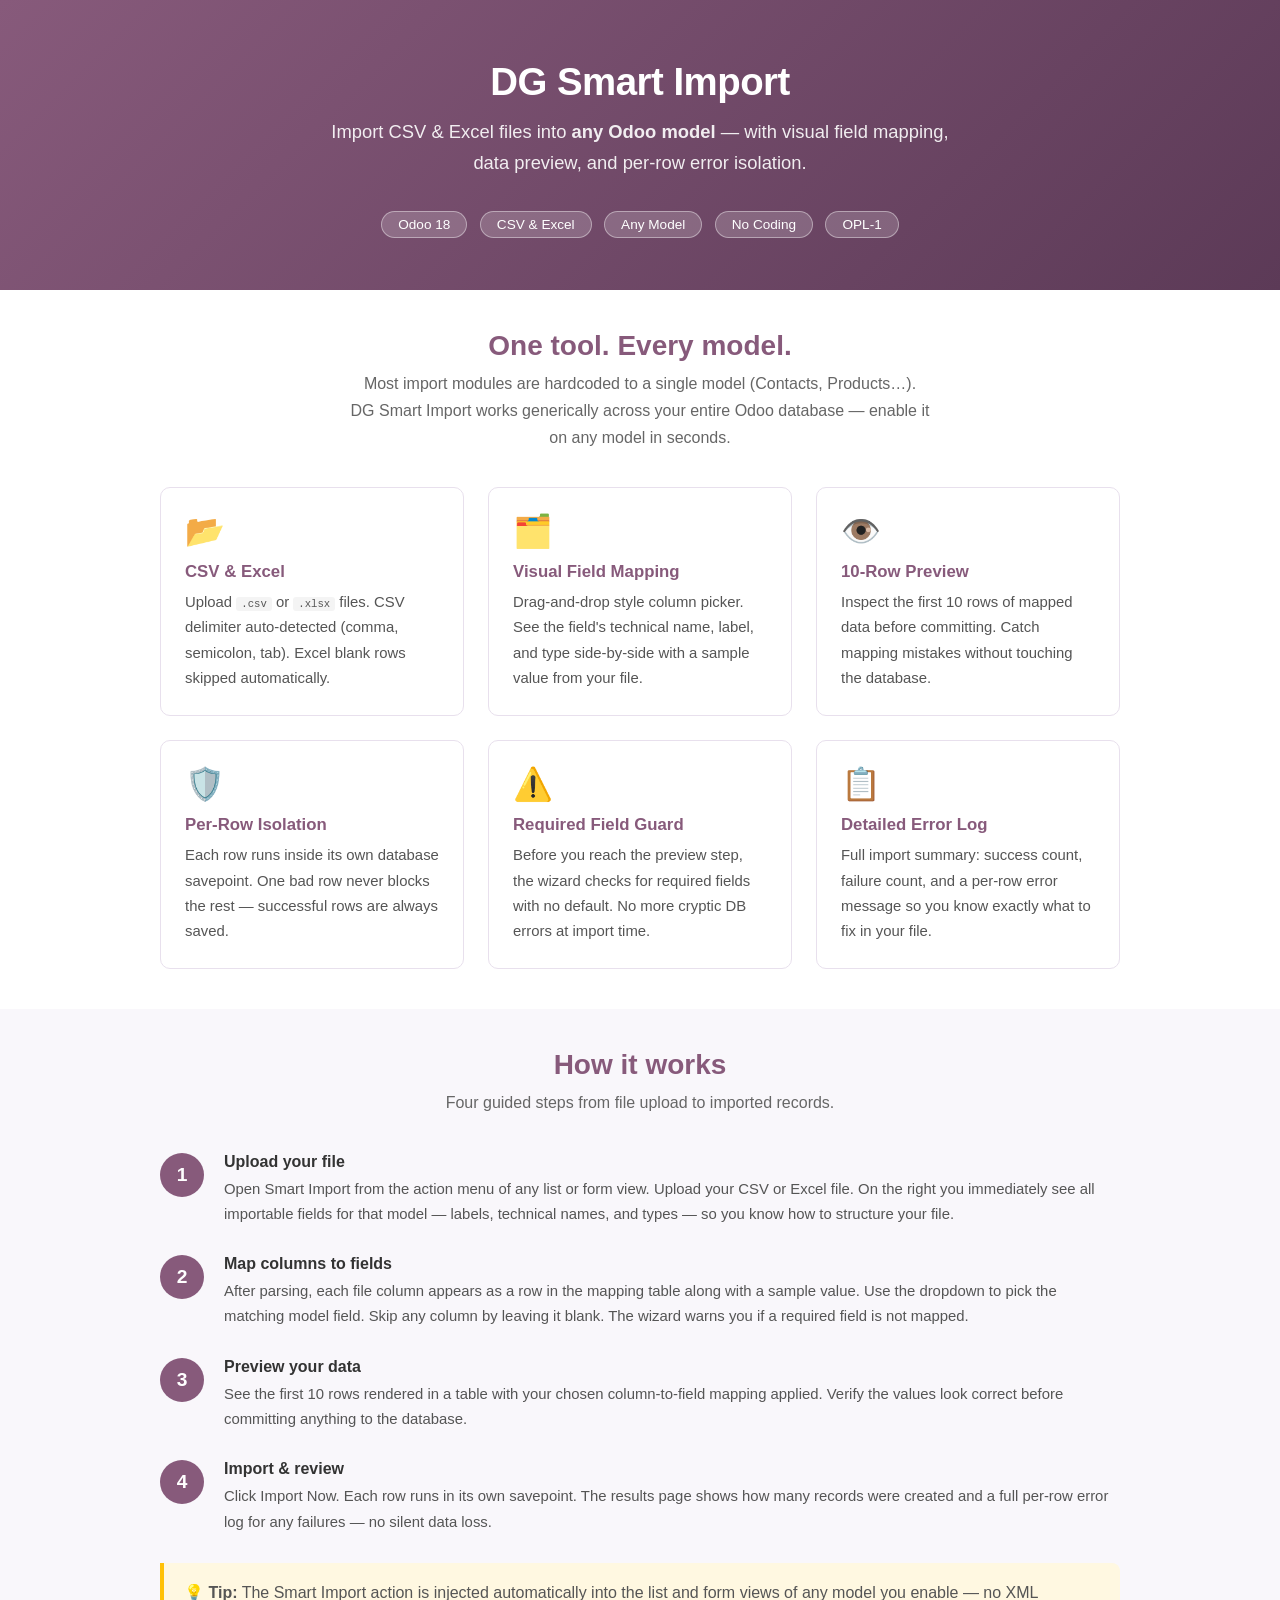
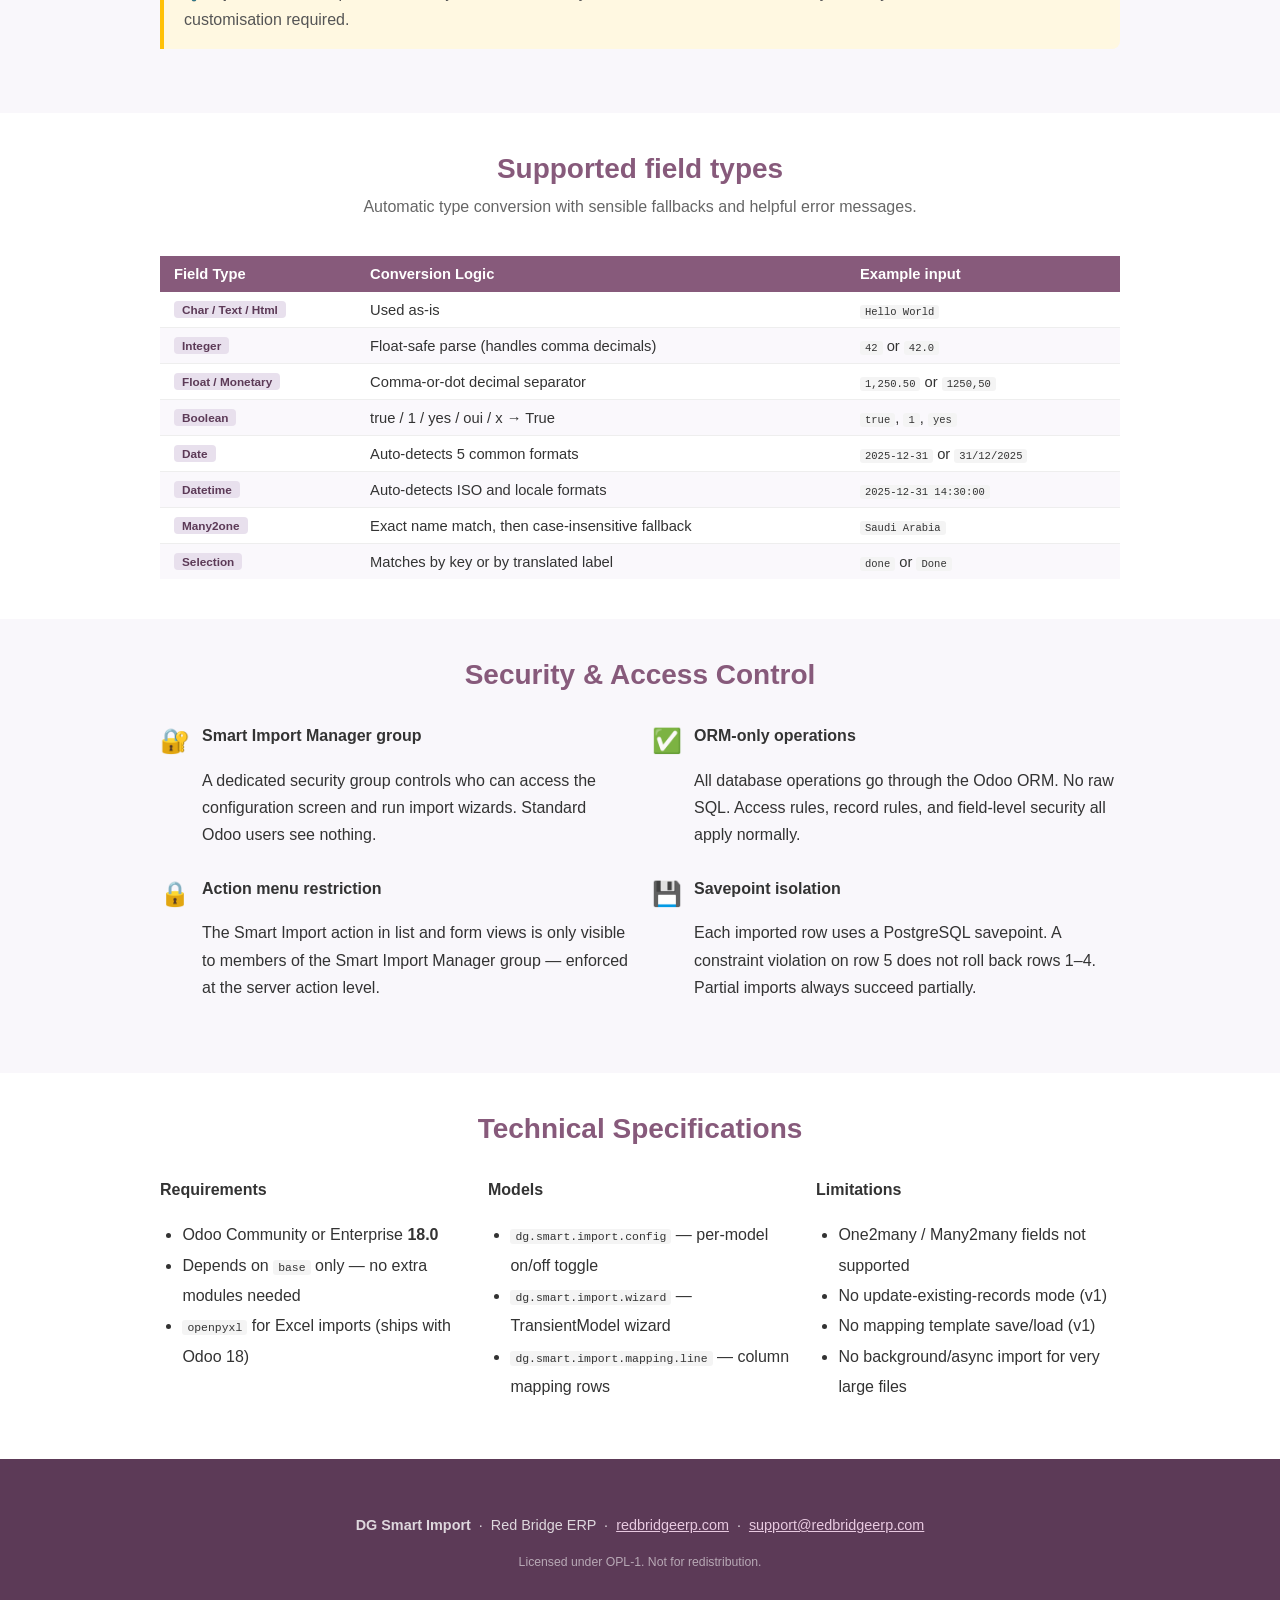
==== dg_smart_import/static/description/index.html @ 19bdd534 "ALL" ====
<!DOCTYPE html>
<html lang="en">
<head>
    <meta charset="UTF-8"/>
    <style>
        /* ── Reset & base ───────────────────────────────────────────── */
        body { font-family: 'Helvetica Neue', Arial, sans-serif; color: #333; margin: 0; padding: 0; }
        h2, h3, h4 { margin-top: 0; }
        p  { line-height: 1.7; }
        ul { padding-left: 1.4em; line-height: 1.9; }
        code { background: #f4f4f4; padding: 1px 5px; border-radius: 3px; font-size: 0.88em; }

        /* ── Layout ─────────────────────────────────────────────────── */
        .oe_container { max-width: 960px; margin: 0 auto; padding: 40px 20px; }
        .oe_dark      { background: #f9f7fb; }
        .row          { display: flex; flex-wrap: wrap; gap: 24px; }
        .col          { flex: 1; min-width: 220px; }
        .col-4        { flex: 0 0 calc(33.33% - 16px); min-width: 200px; }

        /* ── Hero ───────────────────────────────────────────────────── */
        .hero         { text-align: center; padding: 60px 20px 48px; background: linear-gradient(135deg, #875A7B 0%, #5c3a57 100%); color: #fff; }
        .hero h1      { font-size: 2.4em; margin: 0 0 12px; font-weight: 700; letter-spacing: -0.5px; }
        .hero p       { font-size: 1.15em; opacity: .9; max-width: 640px; margin: 0 auto 28px; }
        .hero .badge  { display: inline-block; background: rgba(255,255,255,.18); border: 1px solid rgba(255,255,255,.4); color: #fff; border-radius: 20px; padding: 5px 16px; font-size: .85em; margin: 4px; }

        /* ── Section titles ─────────────────────────────────────────── */
        .section-title { text-align: center; margin-bottom: 36px; }
        .section-title h2 { font-size: 1.75em; color: #875A7B; margin-bottom: 8px; }
        .section-title p  { color: #666; max-width: 580px; margin: 0 auto; }

        /* ── Feature cards ──────────────────────────────────────────── */
        .feature-card { background: #fff; border: 1px solid #e8e0ed; border-radius: 10px; padding: 24px; }
        .feature-card .icon { font-size: 2em; margin-bottom: 12px; }
        .feature-card h4 { color: #875A7B; margin-bottom: 8px; font-size: 1.05em; }
        .feature-card p  { color: #555; font-size: .93em; margin: 0; }

        /* ── Steps ──────────────────────────────────────────────────── */
        .steps { counter-reset: step; }
        .step  { display: flex; align-items: flex-start; gap: 20px; margin-bottom: 28px; }
        .step-num { flex-shrink: 0; width: 44px; height: 44px; border-radius: 50%; background: #875A7B; color: #fff; display: flex; align-items: center; justify-content: center; font-size: 1.2em; font-weight: 700; }
        .step-body h4 { margin: 0 0 6px; color: #333; }
        .step-body p  { margin: 0; color: #555; font-size: .93em; }

        /* ── Field type table ────────────────────────────────────────── */
        table { width: 100%; border-collapse: collapse; font-size: .92em; }
        th    { background: #875A7B; color: #fff; text-align: left; padding: 10px 14px; }
        td    { padding: 9px 14px; border-bottom: 1px solid #eee; }
        tr:last-child td { border-bottom: none; }
        tr:nth-child(even) td { background: #faf8fc; }
        .badge-type { display: inline-block; background: #e8e0ed; color: #5c3a57; border-radius: 4px; padding: 2px 8px; font-size: .8em; font-weight: 600; }
        .check { color: #28a745; font-weight: bold; }
        .dash  { color: #ccc; }

        /* ── Highlight box ───────────────────────────────────────────── */
        .highlight { background: #fff8e1; border-left: 4px solid #ffc107; padding: 16px 20px; border-radius: 0 8px 8px 0; margin: 24px 0; }
        .highlight p { margin: 0; color: #555; }

        /* ── Security grid ───────────────────────────────────────────── */
        .security-item { display: flex; gap: 12px; align-items: flex-start; margin-bottom: 16px; }
        .security-item .icon { font-size: 1.5em; flex-shrink: 0; }

        /* ── Footer ─────────────────────────────────────────────────── */
        .footer { text-align: center; padding: 40px 20px; background: #5c3a57; color: rgba(255,255,255,.8); font-size: .9em; }
        .footer a { color: #e8c9e0; }
    </style>
</head>
<body>

<!-- ═══════════════════════════════════════════════════════════════
     HERO
     ═══════════════════════════════════════════════════════════════ -->
<div class="hero">
    <h1>DG Smart Import</h1>
    <p>Import CSV &amp; Excel files into <strong>any Odoo model</strong> — with visual field mapping, data preview, and per-row error isolation.</p>
    <span class="badge">Odoo 18</span>
    <span class="badge">CSV &amp; Excel</span>
    <span class="badge">Any Model</span>
    <span class="badge">No Coding</span>
    <span class="badge">OPL-1</span>
</div>

<!-- ═══════════════════════════════════════════════════════════════
     WHAT MAKES IT DIFFERENT
     ═══════════════════════════════════════════════════════════════ -->
<div class="oe_container">
    <div class="section-title">
        <h2>One tool. Every model.</h2>
        <p>Most import modules are hardcoded to a single model (Contacts, Products…). DG Smart Import works generically across your entire Odoo database — enable it on any model in seconds.</p>
    </div>

    <div class="row">
        <div class="col feature-card">
            <div class="icon">📂</div>
            <h4>CSV &amp; Excel</h4>
            <p>Upload <code>.csv</code> or <code>.xlsx</code> files. CSV delimiter auto-detected (comma, semicolon, tab). Excel blank rows skipped automatically.</p>
        </div>
        <div class="col feature-card">
            <div class="icon">🗂️</div>
            <h4>Visual Field Mapping</h4>
            <p>Drag-and-drop style column picker. See the field's technical name, label, and type side-by-side with a sample value from your file.</p>
        </div>
        <div class="col feature-card">
            <div class="icon">👁️</div>
            <h4>10-Row Preview</h4>
            <p>Inspect the first 10 rows of mapped data before committing. Catch mapping mistakes without touching the database.</p>
        </div>
        <div class="col feature-card">
            <div class="icon">🛡️</div>
            <h4>Per-Row Isolation</h4>
            <p>Each row runs inside its own database savepoint. One bad row never blocks the rest — successful rows are always saved.</p>
        </div>
        <div class="col feature-card">
            <div class="icon">⚠️</div>
            <h4>Required Field Guard</h4>
            <p>Before you reach the preview step, the wizard checks for required fields with no default. No more cryptic DB errors at import time.</p>
        </div>
        <div class="col feature-card">
            <div class="icon">📋</div>
            <h4>Detailed Error Log</h4>
            <p>Full import summary: success count, failure count, and a per-row error message so you know exactly what to fix in your file.</p>
        </div>
    </div>
</div>

<!-- ═══════════════════════════════════════════════════════════════
     HOW IT WORKS
     ═══════════════════════════════════════════════════════════════ -->
<div class="oe_dark">
    <div class="oe_container">
        <div class="section-title">
            <h2>How it works</h2>
            <p>Four guided steps from file upload to imported records.</p>
        </div>

        <div class="steps">
            <div class="step">
                <div class="step-num">1</div>
                <div class="step-body">
                    <h4>Upload your file</h4>
                    <p>Open Smart Import from the action menu of any list or form view. Upload your CSV or Excel file. On the right you immediately see all importable fields for that model — labels, technical names, and types — so you know how to structure your file.</p>
                </div>
            </div>
            <div class="step">
                <div class="step-num">2</div>
                <div class="step-body">
                    <h4>Map columns to fields</h4>
                    <p>After parsing, each file column appears as a row in the mapping table along with a sample value. Use the dropdown to pick the matching model field. Skip any column by leaving it blank. The wizard warns you if a required field is not mapped.</p>
                </div>
            </div>
            <div class="step">
                <div class="step-num">3</div>
                <div class="step-body">
                    <h4>Preview your data</h4>
                    <p>See the first 10 rows rendered in a table with your chosen column-to-field mapping applied. Verify the values look correct before committing anything to the database.</p>
                </div>
            </div>
            <div class="step">
                <div class="step-num">4</div>
                <div class="step-body">
                    <h4>Import &amp; review</h4>
                    <p>Click Import Now. Each row runs in its own savepoint. The results page shows how many records were created and a full per-row error log for any failures — no silent data loss.</p>
                </div>
            </div>
        </div>

        <div class="highlight">
            <p>💡 <strong>Tip:</strong> The Smart Import action is injected automatically into the list and form views of any model you enable — no XML customisation required.</p>
        </div>
    </div>
</div>

<!-- ═══════════════════════════════════════════════════════════════
     SUPPORTED FIELD TYPES
     ═══════════════════════════════════════════════════════════════ -->
<div class="oe_container">
    <div class="section-title">
        <h2>Supported field types</h2>
        <p>Automatic type conversion with sensible fallbacks and helpful error messages.</p>
    </div>

    <table>
        <thead>
            <tr>
                <th>Field Type</th>
                <th>Conversion Logic</th>
                <th>Example input</th>
            </tr>
        </thead>
        <tbody>
            <tr>
                <td><span class="badge-type">Char / Text / Html</span></td>
                <td>Used as-is</td>
                <td><code>Hello World</code></td>
            </tr>
            <tr>
                <td><span class="badge-type">Integer</span></td>
                <td>Float-safe parse (handles comma decimals)</td>
                <td><code>42</code> or <code>42.0</code></td>
            </tr>
            <tr>
                <td><span class="badge-type">Float / Monetary</span></td>
                <td>Comma-or-dot decimal separator</td>
                <td><code>1,250.50</code> or <code>1250,50</code></td>
            </tr>
            <tr>
                <td><span class="badge-type">Boolean</span></td>
                <td>true / 1 / yes / oui / x → True</td>
                <td><code>true</code>, <code>1</code>, <code>yes</code></td>
            </tr>
            <tr>
                <td><span class="badge-type">Date</span></td>
                <td>Auto-detects 5 common formats</td>
                <td><code>2025-12-31</code> or <code>31/12/2025</code></td>
            </tr>
            <tr>
                <td><span class="badge-type">Datetime</span></td>
                <td>Auto-detects ISO and locale formats</td>
                <td><code>2025-12-31 14:30:00</code></td>
            </tr>
            <tr>
                <td><span class="badge-type">Many2one</span></td>
                <td>Exact name match, then case-insensitive fallback</td>
                <td><code>Saudi Arabia</code></td>
            </tr>
            <tr>
                <td><span class="badge-type">Selection</span></td>
                <td>Matches by key or by translated label</td>
                <td><code>done</code> or <code>Done</code></td>
            </tr>
        </tbody>
    </table>
</div>

<!-- ═══════════════════════════════════════════════════════════════
     SECURITY
     ═══════════════════════════════════════════════════════════════ -->
<div class="oe_dark">
    <div class="oe_container">
        <div class="section-title">
            <h2>Security &amp; Access Control</h2>
        </div>
        <div class="row">
            <div class="col">
                <div class="security-item">
                    <div class="icon">🔐</div>
                    <div>
                        <h4>Smart Import Manager group</h4>
                        <p>A dedicated security group controls who can access the configuration screen and run import wizards. Standard Odoo users see nothing.</p>
                    </div>
                </div>
                <div class="security-item">
                    <div class="icon">🔒</div>
                    <div>
                        <h4>Action menu restriction</h4>
                        <p>The Smart Import action in list and form views is only visible to members of the Smart Import Manager group — enforced at the server action level.</p>
                    </div>
                </div>
            </div>
            <div class="col">
                <div class="security-item">
                    <div class="icon">✅</div>
                    <div>
                        <h4>ORM-only operations</h4>
                        <p>All database operations go through the Odoo ORM. No raw SQL. Access rules, record rules, and field-level security all apply normally.</p>
                    </div>
                </div>
                <div class="security-item">
                    <div class="icon">💾</div>
                    <div>
                        <h4>Savepoint isolation</h4>
                        <p>Each imported row uses a PostgreSQL savepoint. A constraint violation on row 5 does not roll back rows 1–4. Partial imports always succeed partially.</p>
                    </div>
                </div>
            </div>
        </div>
    </div>
</div>

<!-- ═══════════════════════════════════════════════════════════════
     TECHNICAL SPECS
     ═══════════════════════════════════════════════════════════════ -->
<div class="oe_container">
    <div class="section-title">
        <h2>Technical Specifications</h2>
    </div>
    <div class="row">
        <div class="col">
            <h4>Requirements</h4>
            <ul>
                <li>Odoo Community or Enterprise <strong>18.0</strong></li>
                <li>Depends on <code>base</code> only — no extra modules needed</li>
                <li><code>openpyxl</code> for Excel imports (ships with Odoo 18)</li>
            </ul>
        </div>
        <div class="col">
            <h4>Models</h4>
            <ul>
                <li><code>dg.smart.import.config</code> — per-model on/off toggle</li>
                <li><code>dg.smart.import.wizard</code> — TransientModel wizard</li>
                <li><code>dg.smart.import.mapping.line</code> — column mapping rows</li>
            </ul>
        </div>
        <div class="col">
            <h4>Limitations</h4>
            <ul>
                <li>One2many / Many2many fields not supported</li>
                <li>No update-existing-records mode (v1)</li>
                <li>No mapping template save/load (v1)</li>
                <li>No background/async import for very large files</li>
            </ul>
        </div>
    </div>
</div>

<!-- ═══════════════════════════════════════════════════════════════
     FOOTER / SUPPORT
     ═══════════════════════════════════════════════════════════════ -->
<div class="footer">
    <p>
        <strong>DG Smart Import</strong> &nbsp;·&nbsp; Red Bridge ERP &nbsp;·&nbsp;
        <a href="https://redbridgeerp.com">redbridgeerp.com</a> &nbsp;·&nbsp;
        <a href="mailto:support@redbridgeerp.com">support@redbridgeerp.com</a>
    </p>
    <p style="margin-top:8px;font-size:.85em;opacity:.7">
        Licensed under OPL-1. Not for redistribution.
    </p>
</div>

</body>
</html>
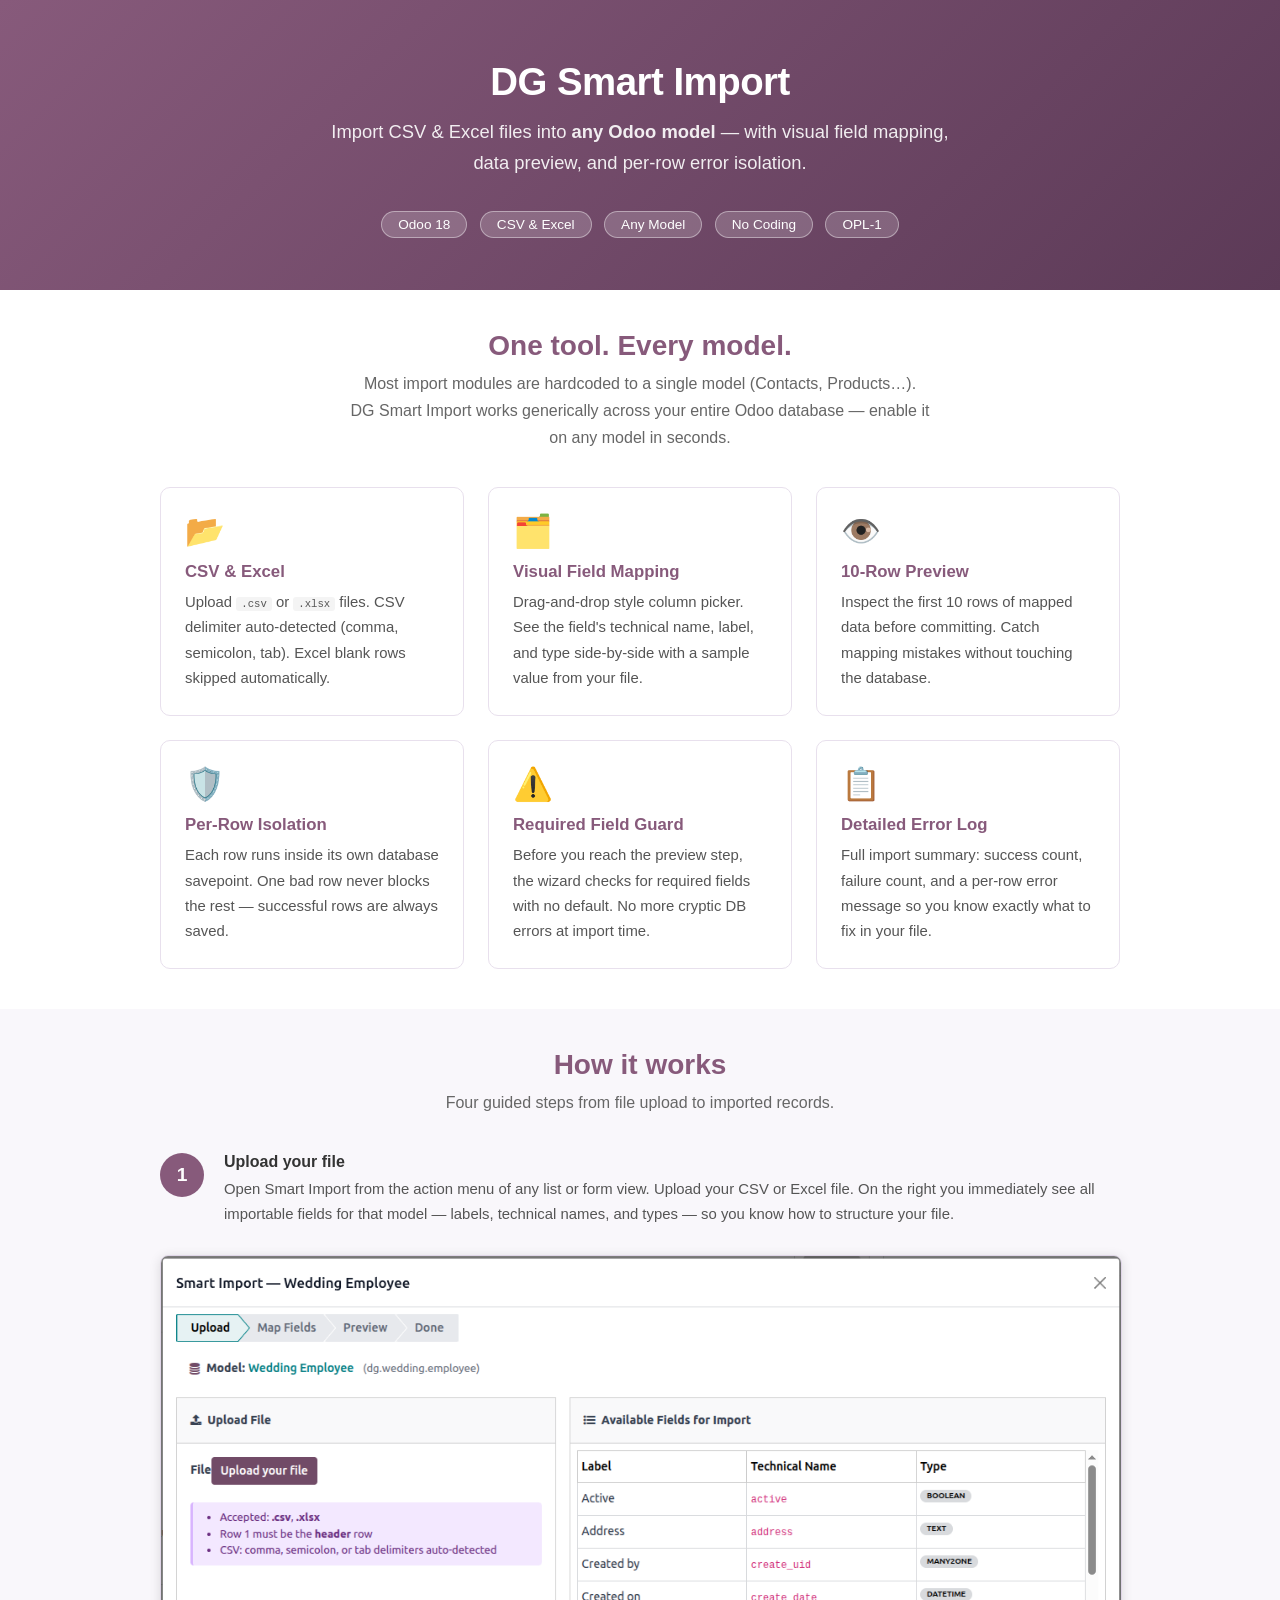
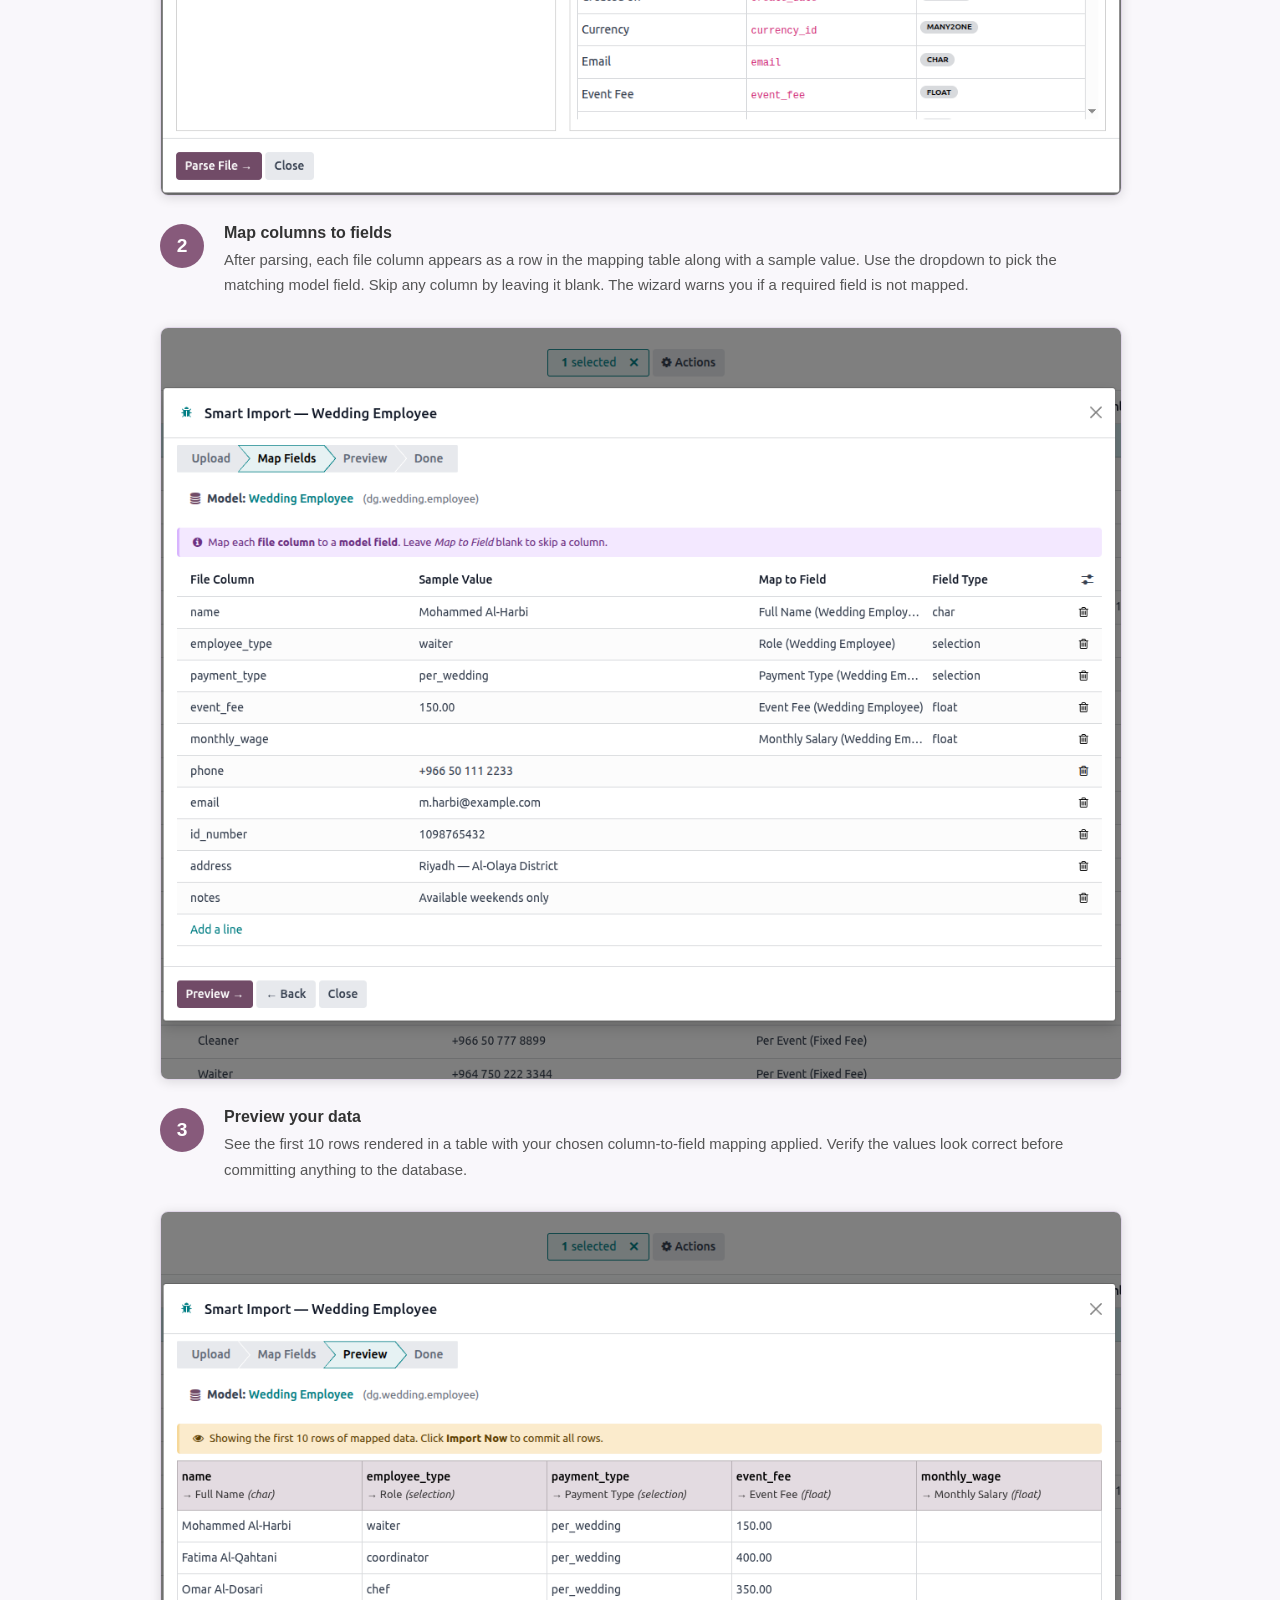
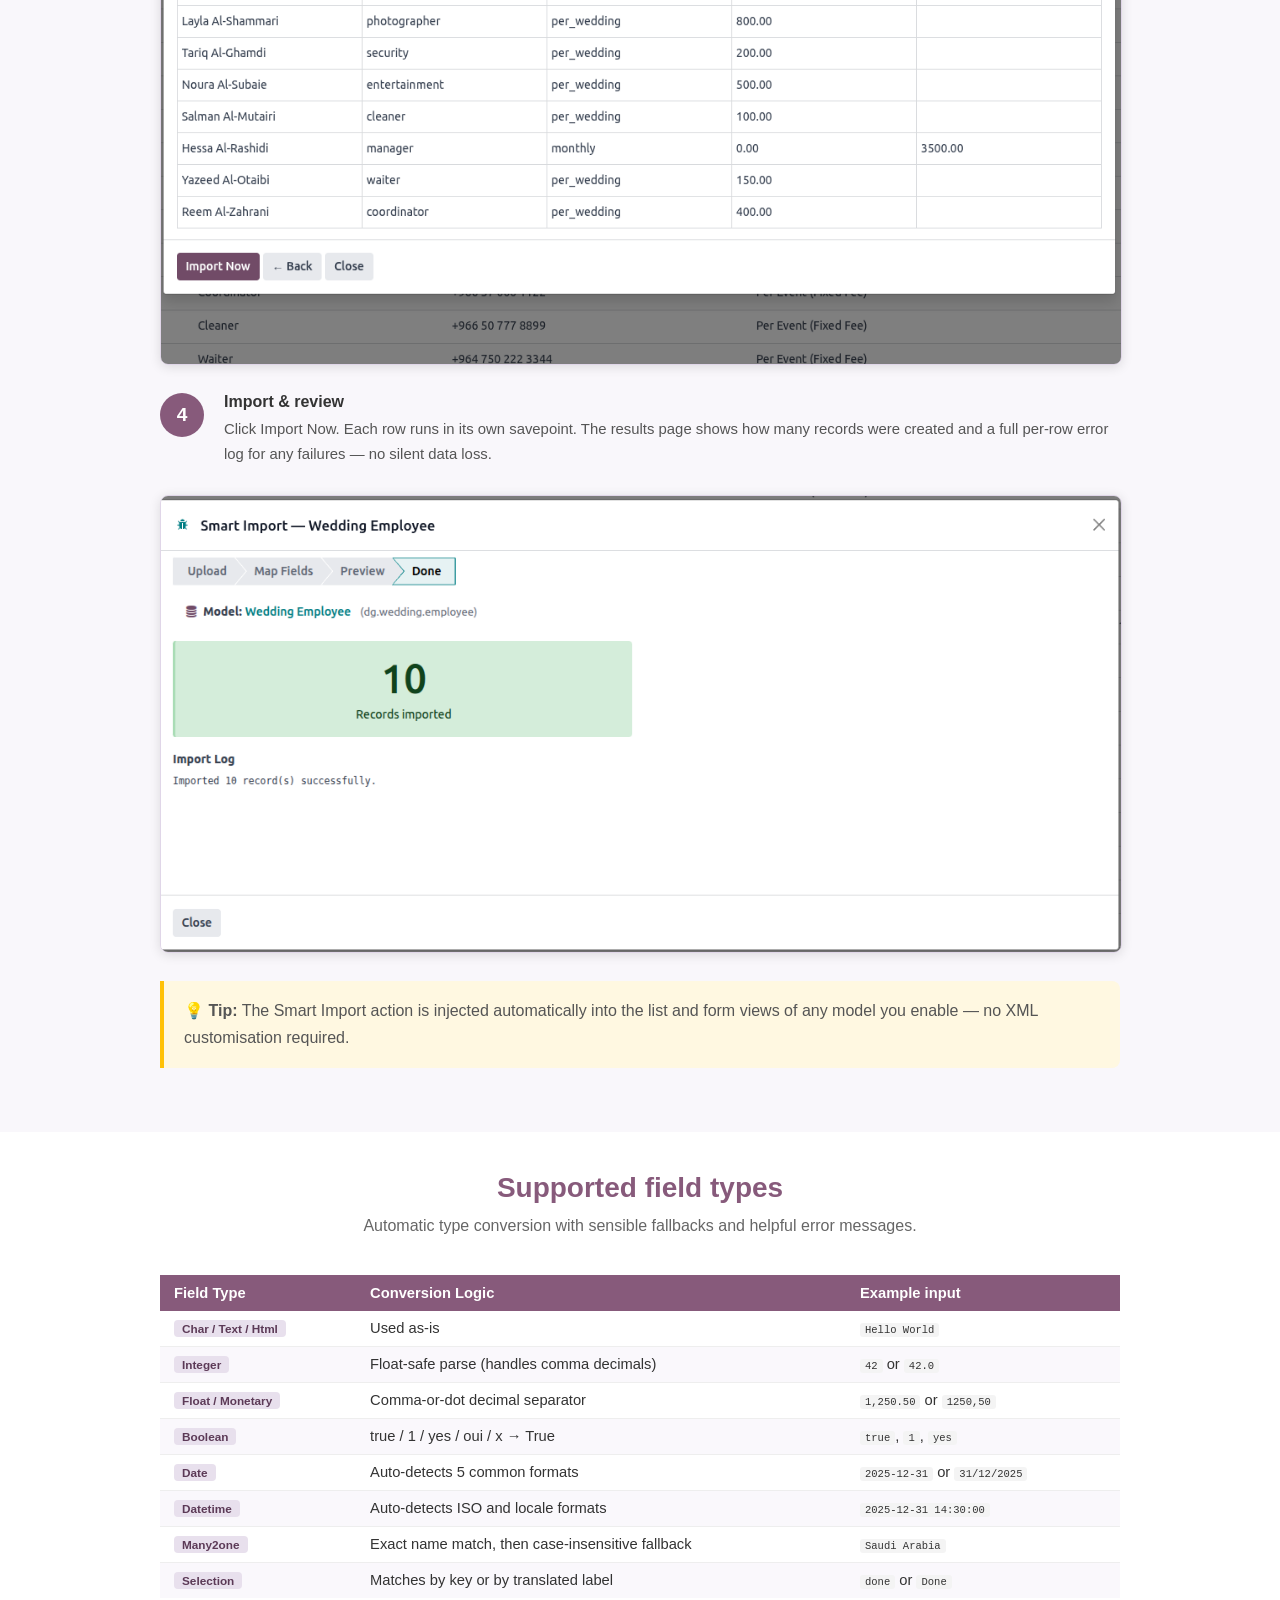
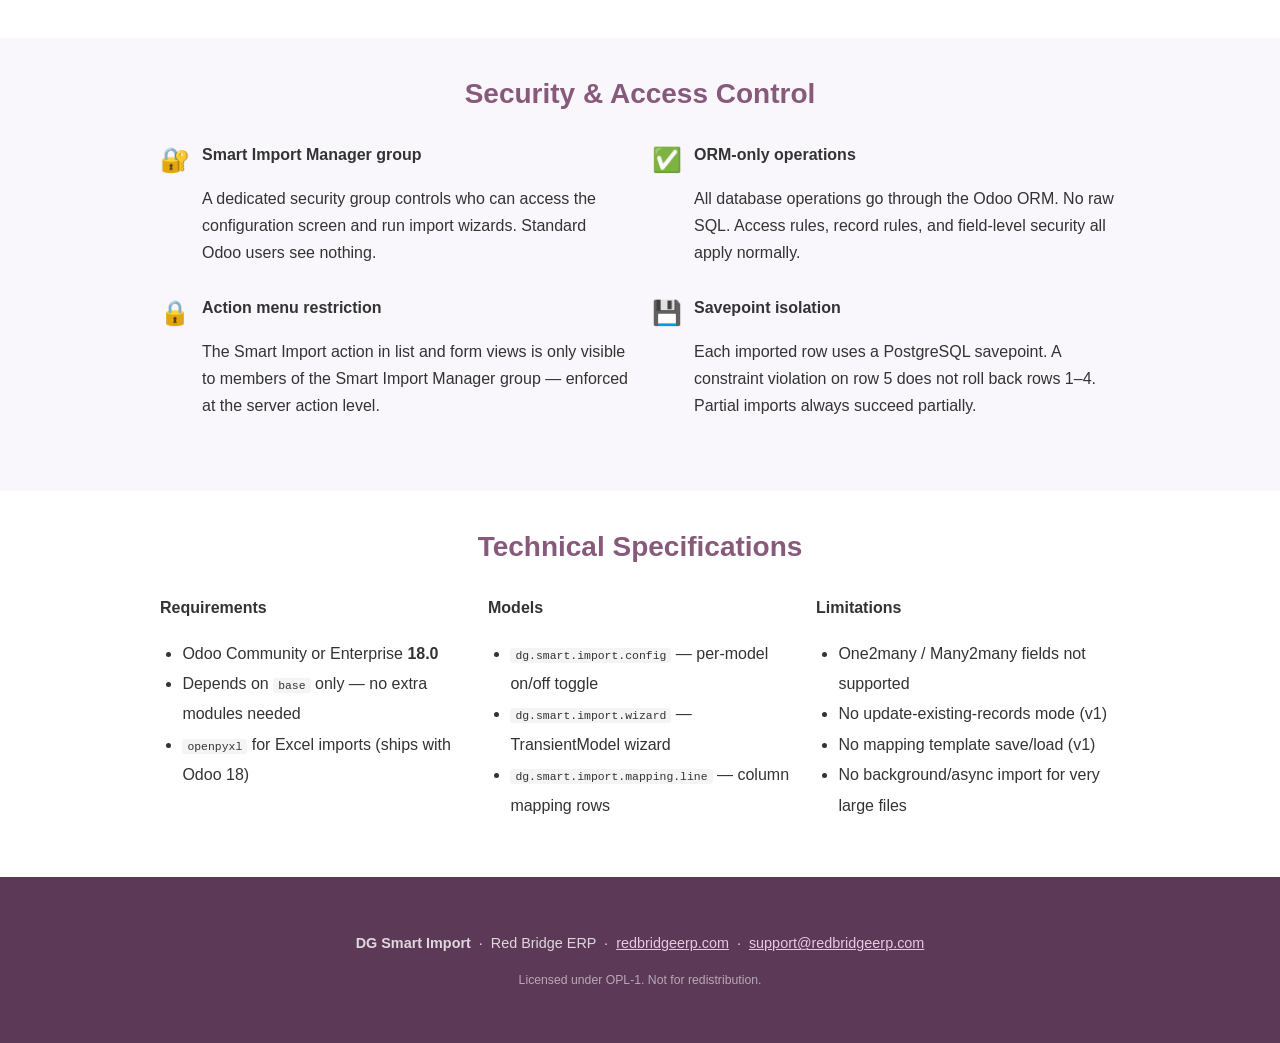
==== commit e886f080: "dg_smart_import/" ====
--- a/dg_smart_import/static/description/index.html
+++ b/dg_smart_import/static/description/index.html
@@ -55,6 +55,10 @@
         .highlight { background: #fff8e1; border-left: 4px solid #ffc107; padding: 16px 20px; border-radius: 0 8px 8px 0; margin: 24px 0; }
         .highlight p { margin: 0; color: #555; }
 
+        /* ── Screenshots ─────────────────────────────────────────────── */
+        .screenshot { margin: 16px 0 28px; }
+        .screenshot img { width: 100%; border-radius: 8px; border: 1px solid #e0d6e8; box-shadow: 0 2px 12px rgba(0,0,0,.12); display: block; }
+
         /* ── Security grid ───────────────────────────────────────────── */
         .security-item { display: flex; gap: 12px; align-items: flex-start; margin-bottom: 16px; }
         .security-item .icon { font-size: 1.5em; flex-shrink: 0; }
@@ -140,6 +144,10 @@
                     <p>Open Smart Import from the action menu of any list or form view. Upload your CSV or Excel file. On the right you immediately see all importable fields for that model — labels, technical names, and types — so you know how to structure your file.</p>
                 </div>
             </div>
+            <div class="screenshot">
+                <img src="screen_step1.png" alt="Step 1 – Upload file"/>
+            </div>
+
             <div class="step">
                 <div class="step-num">2</div>
                 <div class="step-body">
@@ -147,6 +155,10 @@
                     <p>After parsing, each file column appears as a row in the mapping table along with a sample value. Use the dropdown to pick the matching model field. Skip any column by leaving it blank. The wizard warns you if a required field is not mapped.</p>
                 </div>
             </div>
+            <div class="screenshot">
+                <img src="screen_step2.png" alt="Step 2 – Map columns"/>
+            </div>
+
             <div class="step">
                 <div class="step-num">3</div>
                 <div class="step-body">
@@ -154,12 +166,19 @@
                     <p>See the first 10 rows rendered in a table with your chosen column-to-field mapping applied. Verify the values look correct before committing anything to the database.</p>
                 </div>
             </div>
+            <div class="screenshot">
+                <img src="screen_step3.png" alt="Step 3 – Preview data"/>
+            </div>
+
             <div class="step">
                 <div class="step-num">4</div>
                 <div class="step-body">
                     <h4>Import &amp; review</h4>
                     <p>Click Import Now. Each row runs in its own savepoint. The results page shows how many records were created and a full per-row error log for any failures — no silent data loss.</p>
                 </div>
+            </div>
+            <div class="screenshot">
+                <img src="screen_done.png" alt="Step 4 – Import results"/>
             </div>
         </div>
 
